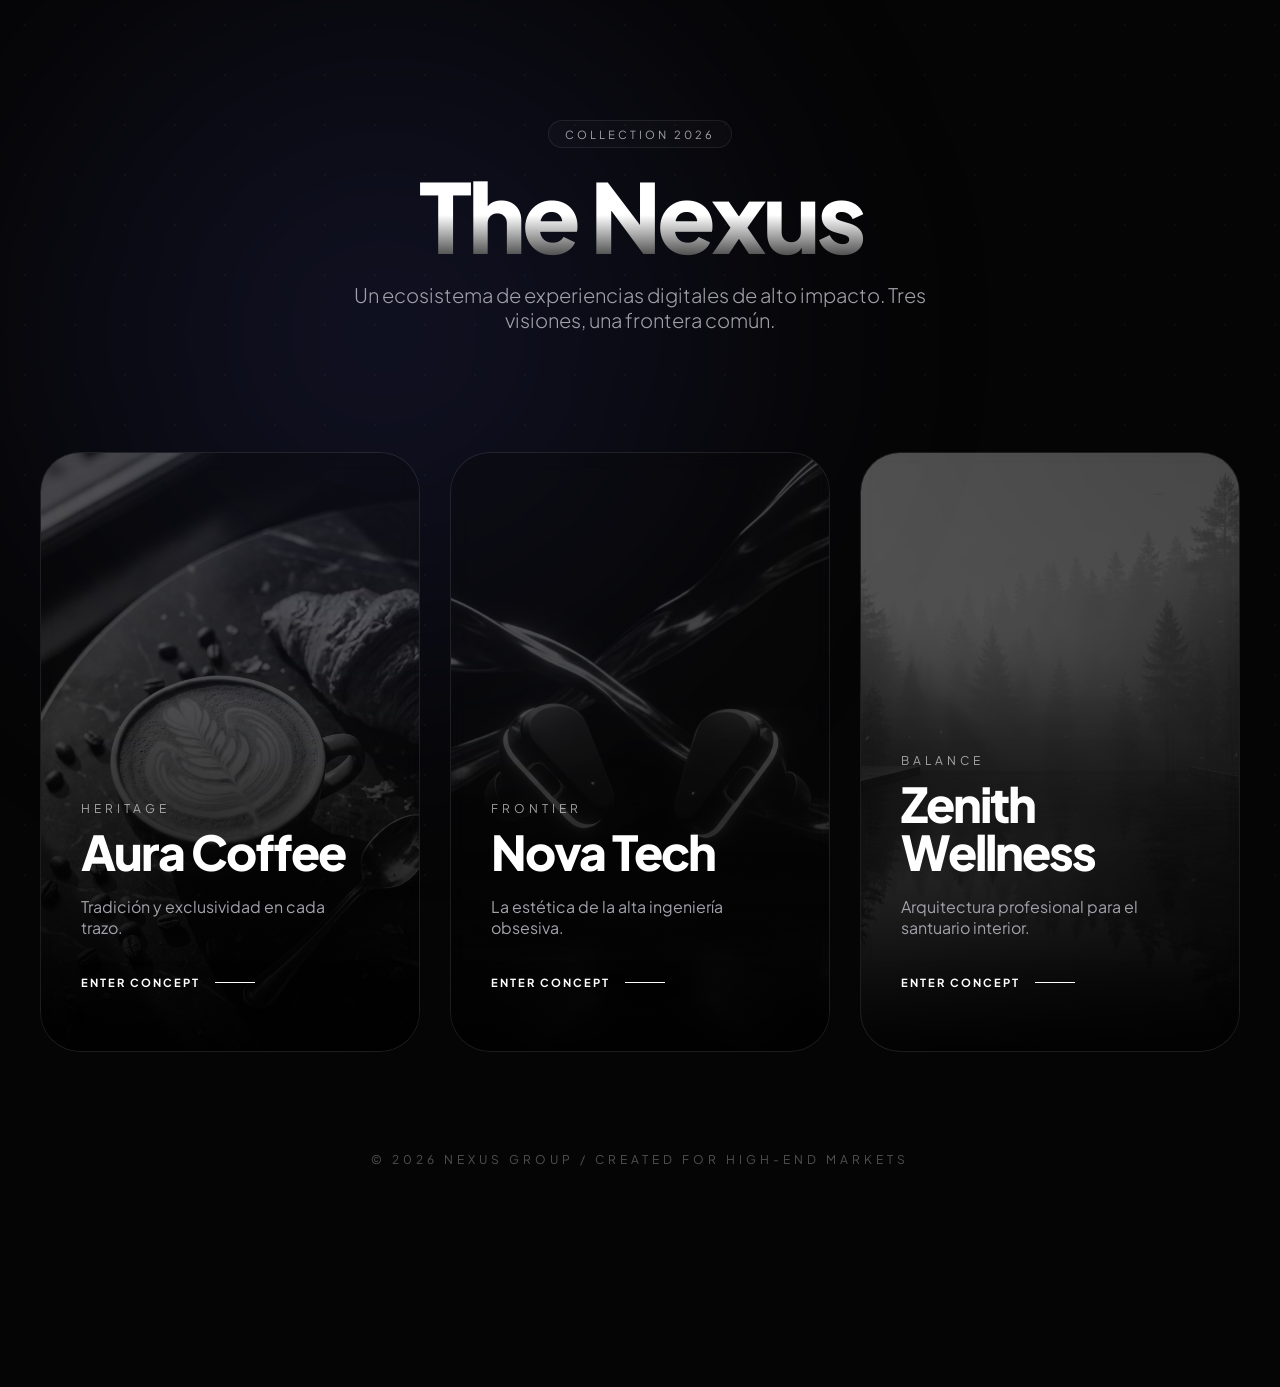
==== index.html @ ff1f37ed "Add files via upload" ====
<!DOCTYPE html>
<html lang="es">

<head>
    <meta charset="UTF-8">
    <meta name="viewport" content="width=device-width, initial-scale=1.0">
    <title>The Nexus | High-End UI/UX Portfolio</title>
    <link href="https://fonts.googleapis.com/css2?family=Plus+Jakarta+Sans:wght@200;400;700;800&display=swap"
        rel="stylesheet">
    <style>
        :root {
            --bg: #050505;
            --accent-aura: #8b5cf6;
            --accent-nova: #9d00ff;
            --accent-zenith: #c5a67c;
            --text: #ffffff;
            --text-dim: #a1a1aa;
            --card-glass: rgba(255, 255, 255, 0.02);
            --card-border: rgba(255, 255, 255, 0.08);
            --transition: cubic-bezier(0.16, 1, 0.3, 1);
        }

        @keyframes bg-glow {
            0% {
                transform: translate(-30%, -30%) rotate(0deg);
            }

            100% {
                transform: translate(-20%, -20%) rotate(360deg);
            }
        }

        * {
            margin: 0;
            padding: 0;
            box-sizing: border-box;
        }

        body {
            background-color: var(--bg);
            color: var(--text);
            font-family: 'Plus Jakarta Sans', sans-serif;
            overflow-x: hidden;
            min-height: 100vh;
            -webkit-font-smoothing: antialiased;
        }

        /* Generative Background */
        .bg-nexus {
            position: fixed;
            top: 0;
            left: 0;
            width: 100%;
            height: 100%;
            z-index: -1;
            overflow: hidden;
        }

        .bg-glow-ball {
            position: absolute;
            width: 80vw;
            height: 80vw;
            background: radial-gradient(circle, rgba(99, 102, 241, 0.15) 0%, transparent 70%);
            top: -20%;
            left: -10%;
            filter: blur(100px);
            animation: bg-glow 30s infinite alternate var(--transition);
        }

        .stars {
            position: absolute;
            width: 100%;
            height: 100%;
            background-image: radial-gradient(circle, rgba(255, 255, 255, 0.1) 1px, transparent 1px);
            background-size: 50px 50px;
            opacity: 0.3;
        }

        .container {
            max-width: 1400px;
            margin: 0 auto;
            padding: 120px 40px;
            position: relative;
            z-index: 10;
        }

        header {
            text-align: center;
            margin-bottom: 120px;
        }

        header .tag {
            display: inline-block;
            padding: 6px 16px;
            background: var(--card-glass);
            border: 1px solid var(--card-border);
            border-radius: 100px;
            font-size: 0.7rem;
            text-transform: uppercase;
            letter-spacing: 3px;
            color: var(--text-dim);
            margin-bottom: 24px;
        }

        header h1 {
            font-size: 6rem;
            font-weight: 800;
            letter-spacing: -4px;
            line-height: 0.9;
            margin-bottom: 24px;
            background: linear-gradient(to bottom, #fff 50%, #444 100%);
            -webkit-background-clip: text;
            -webkit-text-fill-color: transparent;
        }

        header p {
            font-size: 1.25rem;
            color: var(--text-dim);
            max-width: 600px;
            margin: 0 auto;
            font-weight: 300;
        }

        /* Nexus Grid */
        .nexus-grid {
            display: grid;
            grid-template-columns: repeat(3, 1fr);
            gap: 30px;
        }

        .nexus-card {
            position: relative;
            height: 600px;
            border-radius: 40px;
            overflow: hidden;
            text-decoration: none;
            color: inherit;
            border: 1px solid var(--card-border);
            background: var(--card-glass);
            backdrop-filter: blur(10px);
            transition: all 0.6s var(--transition);
            display: flex;
            flex-direction: column;
            justify-content: flex-end;
            padding: 60px 40px;
        }

        .nexus-card::before {
            content: '';
            position: absolute;
            top: 0;
            left: 0;
            width: 100%;
            height: 100%;
            background: linear-gradient(to top, rgba(0, 0, 0, 0.95) 0%, transparent 60%);
            z-index: 2;
        }

        .nexus-card .card-bg {
            position: absolute;
            top: 0;
            left: 0;
            width: 100%;
            height: 100%;
            object-fit: cover;
            z-index: 1;
            opacity: 0.3;
            transition: transform 1.2s var(--transition), opacity 0.6s ease;
            filter: grayscale(100%);
        }

        /* Hover States */
        .nexus-card:hover {
            transform: scale(1.02) translateY(-10px);
            border-color: rgba(255, 255, 255, 0.3);
            box-shadow: 0 40px 100px rgba(0, 0, 0, 0.5);
        }

        .nexus-card:hover .card-bg {
            transform: scale(1.1);
            opacity: 0.6;
            filter: grayscale(0%);
        }

        .nexus-card:hover.aura {
            border-color: var(--accent-aura);
        }

        .nexus-card:hover.nova {
            border-color: var(--accent-nova);
        }

        .nexus-card:hover.zenith {
            border-color: var(--accent-zenith);
        }

        .card-content {
            position: relative;
            z-index: 10;
        }

        .card-tag {
            font-size: 0.75rem;
            text-transform: uppercase;
            letter-spacing: 4px;
            margin-bottom: 12px;
            display: block;
            opacity: 0.6;
        }

        .nexus-card h3 {
            font-size: 3rem;
            font-weight: 800;
            letter-spacing: -2px;
            line-height: 1;
            margin-bottom: 20px;
        }

        .nexus-card p {
            color: var(--text-dim);
            font-size: 1rem;
            margin-bottom: 32px;
            max-width: 280px;
        }

        .explore-btn {
            display: inline-flex;
            align-items: center;
            gap: 15px;
            font-weight: 700;
            text-transform: uppercase;
            font-size: 0.7rem;
            letter-spacing: 2px;
        }

        .explore-btn span {
            width: 40px;
            height: 1px;
            background: #fff;
            transition: width 0.4s var(--transition);
        }

        .nexus-card:hover .explore-btn span {
            width: 80px;
        }

        /* Animations on Load */
        .reveal {
            opacity: 0;
            transform: translateY(40px);
            transition: all 1s var(--transition);
        }

        .active {
            opacity: 1;
            transform: translateY(0);
        }

        /* Footer */
        footer {
            text-align: center;
            padding: 100px 0;
            opacity: 0.3;
            font-size: 0.75rem;
            letter-spacing: 4px;
            text-transform: uppercase;
        }

        @media (max-width: 1100px) {
            header h1 {
                font-size: 4rem;
            }

            .nexus-grid {
                grid-template-columns: 1fr;
            }

            .nexus-card {
                height: 400px;
            }
        }
    </style>
</head>

<body>
    <div class="bg-nexus">
        <div class="bg-glow-ball"></div>
        <div class="stars"></div>
    </div>

    <div class="container">
        <header>
            <span class="tag reveal">Collection 2026</span>
            <h1 class="reveal">The Nexus</h1>
            <p class="reveal">Un ecosistema de experiencias digitales de alto impacto. Tres visiones, una frontera
                común.</p>
        </header>

        <div class="nexus-grid">
            <a href="aura-coffee/index.html" class="nexus-card aura reveal" style="transition-delay: 0.1s;">
                <img src="aura-coffee/img/hero.png" alt="" class="card-bg">
                <div class="card-content">
                    <span class="card-tag">Heritage</span>
                    <h3>Aura Coffee</h3>
                    <p>Tradición y exclusividad en cada trazo.</p>
                    <div class="explore-btn">Enter Concept <span></span></div>
                </div>
            </a>

            <a href="nova-tech/index.html" class="nexus-card nova reveal" style="transition-delay: 0.2s;">
                <img src="nova-tech/img/hero.png" alt="" class="card-bg">
                <div class="card-content">
                    <span class="card-tag">Frontier</span>
                    <h3>Nova Tech</h3>
                    <p>La estética de la alta ingeniería obsesiva.</p>
                    <div class="explore-btn">Enter Concept <span></span></div>
                </div>
            </a>

            <a href="zenith-wellness/index.html" class="nexus-card zenith reveal" style="transition-delay: 0.3s;">
                <img src="zenith-wellness/img/hero.png" alt="" class="card-bg">
                <div class="card-content">
                    <span class="card-tag">Balance</span>
                    <h3>Zenith Wellness</h3>
                    <p>Arquitectura profesional para el santuario interior.</p>
                    <div class="explore-btn">Enter Concept <span></span></div>
                </div>
            </a>
        </div>

        <footer>
            &copy; 2026 Nexus Group / Created for High-End Markets
        </footer>
    </div>

    <script>
        const observerOptions = {
            threshold: 0.1
        };

        const observer = new IntersectionObserver((entries) => {
            entries.forEach(entry => {
                if (entry.isIntersecting) {
                    entry.target.classList.add('active');
                }
            });
        }, observerOptions);

        document.querySelectorAll('.reveal').forEach(el => observer.observe(el));

        // Background subtle movement
        document.addEventListener('mousemove', (e) => {
            const x = e.clientX / window.innerWidth;
            const y = e.clientY / window.innerHeight;
            const ball = document.querySelector('.bg-glow-ball');
            ball.style.transform = `translate(${x * 50 - 25}%, ${y * 50 - 25}%)`;
        });
    </script>
</body>

</html>
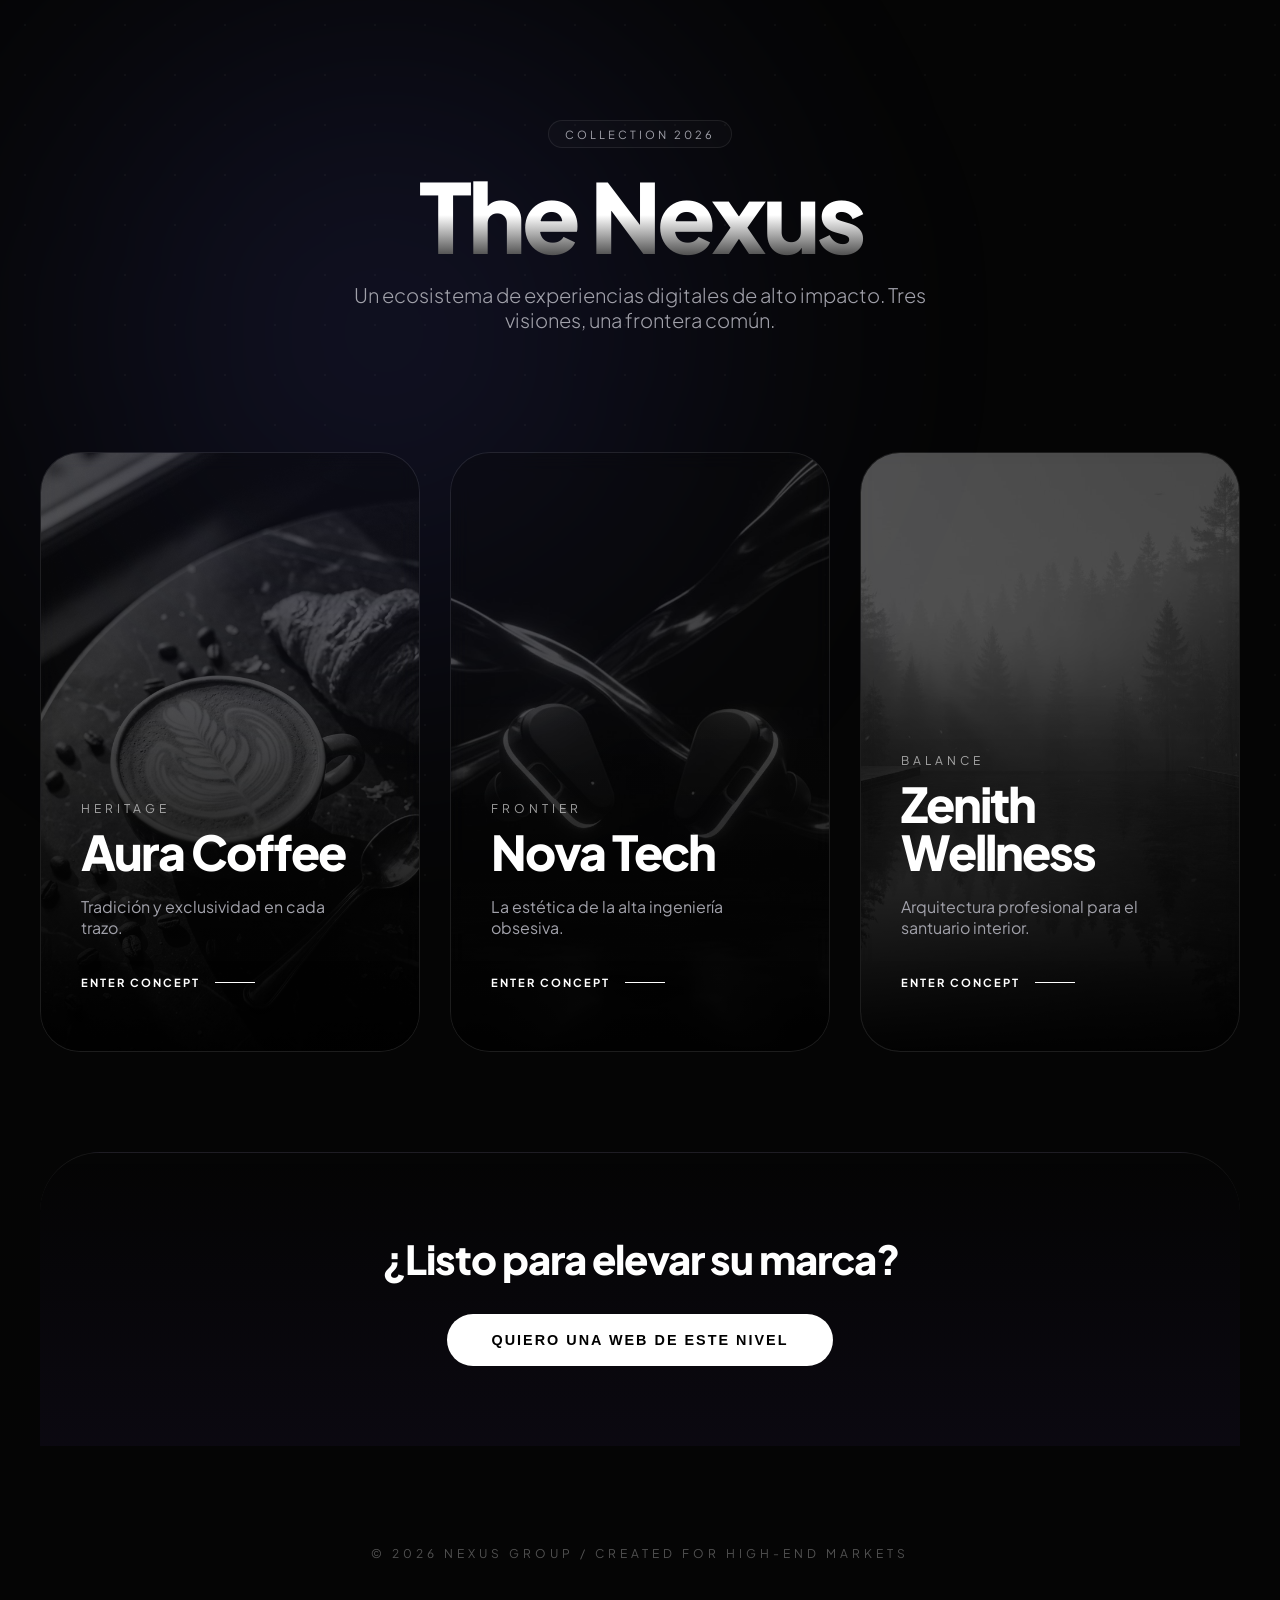
==== commit c6139f11: "Add files via upload" ====
--- a/index.html
+++ b/index.html
@@ -110,6 +110,7 @@
             margin-bottom: 24px;
             background: linear-gradient(to bottom, #fff 50%, #444 100%);
             -webkit-background-clip: text;
+            background-clip: text;
             -webkit-text-fill-color: transparent;
         }
 
@@ -256,6 +257,70 @@
             transform: translateY(0);
         }
 
+        /* CTA Section */
+        .nexus-cta {
+            margin-top: 100px;
+            text-align: center;
+            padding: 80px 40px;
+            background: linear-gradient(to bottom, transparent, rgba(139, 92, 246, 0.05));
+            border-top: 1px solid var(--card-border);
+            border-radius: 60px 60px 0 0;
+        }
+
+        .cta-btn {
+            background: #fff;
+            color: #000;
+            padding: 18px 45px;
+            border-radius: 100px;
+            font-size: 0.9rem;
+            font-weight: 800;
+            text-transform: uppercase;
+            letter-spacing: 2px;
+            border: none;
+            cursor: pointer;
+            transition: all 0.4s var(--transition);
+            display: inline-block;
+        }
+
+        .cta-btn:hover {
+            transform: scale(1.05) translateY(-5px);
+            box-shadow: 0 20px 40px rgba(139, 92, 246, 0.3);
+            background: var(--accent-aura);
+            color: #fff;
+        }
+
+        .cta-input-group {
+            max-height: 0;
+            overflow: hidden;
+            transition: all 0.6s var(--transition);
+            margin-top: 0;
+            opacity: 0;
+        }
+
+        .cta-input-group.active {
+            max-height: 200px;
+            margin-top: 40px;
+            opacity: 1;
+        }
+
+        .cta-input-group input {
+            background: var(--card-glass);
+            border: 1px solid var(--card-border);
+            padding: 15px 30px;
+            border-radius: 100px;
+            color: #fff;
+            font-family: inherit;
+            width: 100%;
+            max-width: 400px;
+            font-size: 1rem;
+            margin-bottom: 20px;
+        }
+
+        .cta-input-group input:focus {
+            outline: none;
+            border-color: var(--accent-aura);
+        }
+
         /* Footer */
         footer {
             text-align: center;
@@ -328,6 +393,21 @@
             </a>
         </div>
 
+        <section class="nexus-cta reveal">
+            <h2 style="font-size: 2.5rem; margin-bottom: 30px; font-weight: 800; letter-spacing: -1px;">¿Listo para
+                elevar su marca?</h2>
+            <button class="cta-btn" onclick="toggleCta()">Quiero una web de este nivel</button>
+
+            <div id="ctaInputGroup" class="cta-input-group">
+                <input type="text" id="asuntoInput" placeholder="Escriba el asunto (ej. Mi nueva E-commerce)">
+                <br>
+                <button class="explore-btn" style="background: none; border: none; color: #fff; cursor: pointer;"
+                    onclick="sendToWhatsapp()">
+                    Enviar a WhatsApp <span></span>
+                </button>
+            </div>
+        </section>
+
         <footer>
             &copy; 2026 Nexus Group / Created for High-End Markets
         </footer>
@@ -347,6 +427,19 @@
         }, observerOptions);
 
         document.querySelectorAll('.reveal').forEach(el => observer.observe(el));
+
+        // WhatsApp CTA Logic
+        function toggleCta() {
+            document.getElementById('ctaInputGroup').classList.toggle('active');
+            document.getElementById('asuntoInput').focus();
+        }
+
+        function sendToWhatsapp() {
+            const asunto = document.getElementById('asuntoInput').value;
+            const phone = "525638738978";
+            const message = encodeURIComponent(`Hola, me interesa una web de este nivel.\nAsunto: ${asunto || 'Consulta General'}`);
+            window.open(`https://wa.me/${phone}?text=${message}`, '_blank');
+        }
 
         // Background subtle movement
         document.addEventListener('mousemove', (e) => {
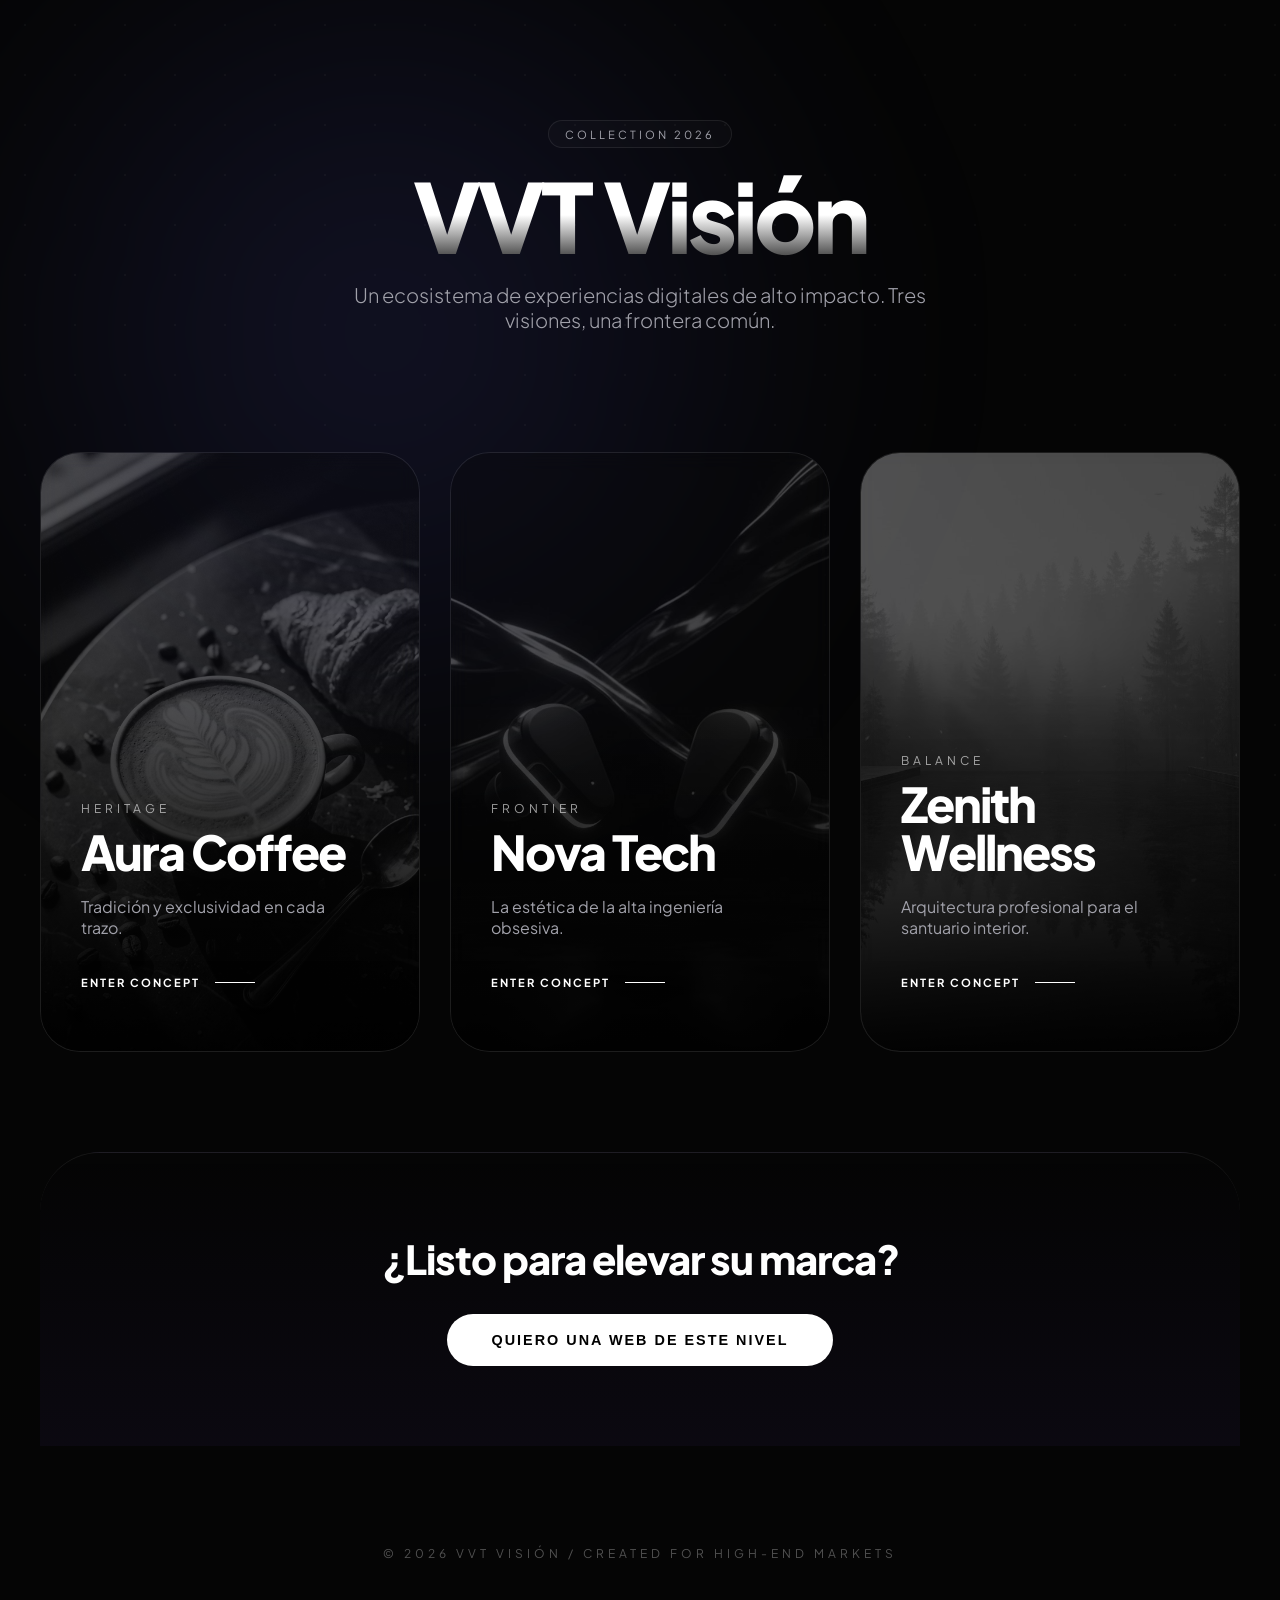
==== commit 58e94f0a: "index.html" ====
--- a/index.html
+++ b/index.html
@@ -4,7 +4,7 @@
 <head>
     <meta charset="UTF-8">
     <meta name="viewport" content="width=device-width, initial-scale=1.0">
-    <title>The Nexus | High-End UI/UX Portfolio</title>
+    <title>VVT Visión | High-End UI/UX Portfolio</title>
     <link href="https://fonts.googleapis.com/css2?family=Plus+Jakarta+Sans:wght@200;400;700;800&display=swap"
         rel="stylesheet">
     <style>
@@ -356,7 +356,7 @@
     <div class="container">
         <header>
             <span class="tag reveal">Collection 2026</span>
-            <h1 class="reveal">The Nexus</h1>
+            <h1 class="reveal">VVT Visión</h1>
             <p class="reveal">Un ecosistema de experiencias digitales de alto impacto. Tres visiones, una frontera
                 común.</p>
         </header>
@@ -409,7 +409,7 @@
         </section>
 
         <footer>
-            &copy; 2026 Nexus Group / Created for High-End Markets
+            &copy; 2026 VVT Visión / Created for High-End Markets
         </footer>
     </div>
 
@@ -451,4 +451,6 @@
     </script>
 </body>
 
-</html>+</html>
+
+
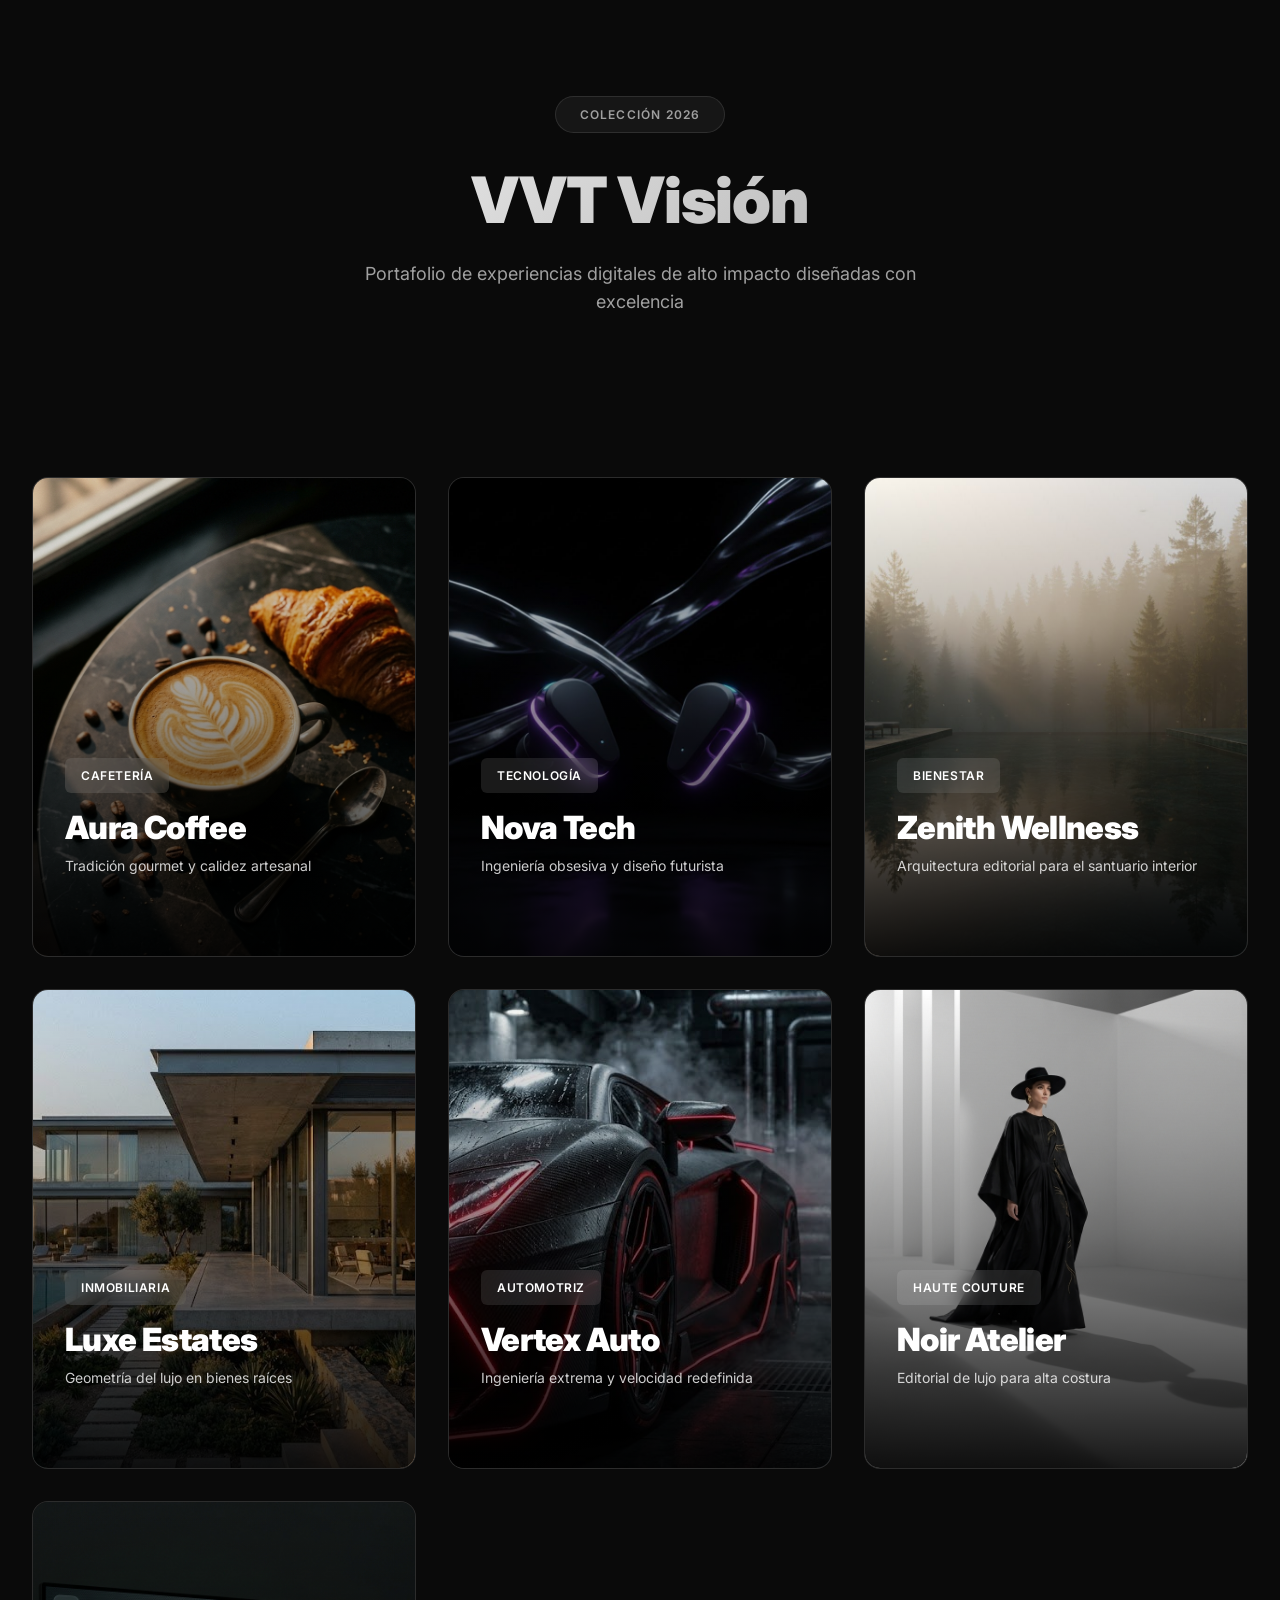
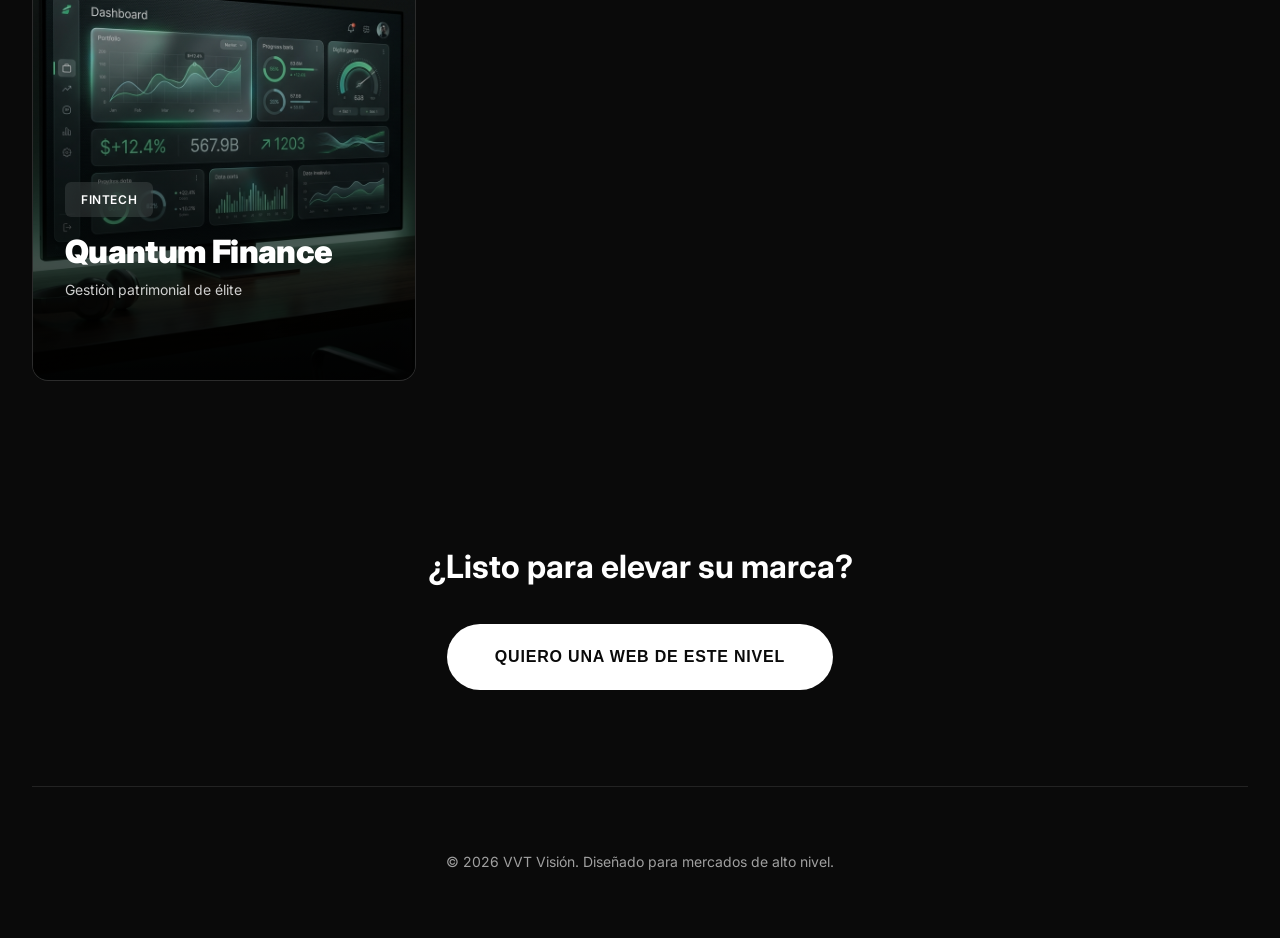
==== commit 70af69a9: "Add files via upload" ====
--- a/index.html
+++ b/index.html
@@ -4,430 +4,520 @@
 <head>
     <meta charset="UTF-8">
     <meta name="viewport" content="width=device-width, initial-scale=1.0">
-    <title>VVT Visión | High-End UI/UX Portfolio</title>
-    <link href="https://fonts.googleapis.com/css2?family=Plus+Jakarta+Sans:wght@200;400;700;800&display=swap"
-        rel="stylesheet">
+    <meta name="description" content="VVT Visión - Portafolio de experiencias digitales de alto impacto">
+    <title>VVT Visión | Portfolio Digital</title>
+    <link rel="preconnect" href="https://fonts.googleapis.com">
+    <link rel="preconnect" href="https://fonts.gstatic.com" crossorigin>
+    <link href="https://fonts.googleapis.com/css2?family=Inter:wght@300;400;600;700;900&display=swap" rel="stylesheet">
     <style>
+        /* ===== DESIGN SYSTEM ===== */
         :root {
-            --bg: #050505;
-            --accent-aura: #8b5cf6;
-            --accent-nova: #9d00ff;
-            --accent-zenith: #c5a67c;
-            --text: #ffffff;
-            --text-dim: #a1a1aa;
-            --card-glass: rgba(255, 255, 255, 0.02);
-            --card-border: rgba(255, 255, 255, 0.08);
-            --transition: cubic-bezier(0.16, 1, 0.3, 1);
-        }
-
-        @keyframes bg-glow {
-            0% {
-                transform: translate(-30%, -30%) rotate(0deg);
-            }
-
-            100% {
-                transform: translate(-20%, -20%) rotate(360deg);
-            }
-        }
-
-        * {
+            /* Colors */
+            --color-bg: #0a0a0a;
+            --color-surface: #141414;
+            --color-text-primary: #ffffff;
+            --color-text-secondary: #a0a0a0;
+            --color-border: rgba(255, 255, 255, 0.1);
+
+            /* Spacing Scale (8px base) */
+            --space-xs: 0.5rem;
+            /* 8px */
+            --space-sm: 1rem;
+            /* 16px */
+            --space-md: 1.5rem;
+            /* 24px */
+            --space-lg: 2rem;
+            /* 32px */
+            --space-xl: 3rem;
+            /* 48px */
+            --space-2xl: 4rem;
+            /* 64px */
+            --space-3xl: 6rem;
+            /* 96px */
+
+            /* Typography Scale */
+            --text-xs: 0.75rem;
+            /* 12px */
+            --text-sm: 0.875rem;
+            /* 14px */
+            --text-base: 1rem;
+            /* 16px */
+            --text-lg: 1.125rem;
+            /* 18px */
+            --text-xl: 1.25rem;
+            /* 20px */
+            --text-2xl: 1.5rem;
+            /* 24px */
+            --text-3xl: 2rem;
+            /* 32px */
+            --text-4xl: 2.5rem;
+            /* 40px */
+            --text-5xl: 3rem;
+            /* 48px */
+            --text-6xl: 4rem;
+            /* 64px */
+
+            /* Transitions */
+            --transition-fast: 150ms cubic-bezier(0.4, 0, 0.2, 1);
+            --transition-base: 300ms cubic-bezier(0.4, 0, 0.2, 1);
+            --transition-slow: 500ms cubic-bezier(0.4, 0, 0.2, 1);
+
+            /* Shadows */
+            --shadow-sm: 0 1px 2px 0 rgba(0, 0, 0, 0.05);
+            --shadow-md: 0 4px 6px -1px rgba(0, 0, 0, 0.1);
+            --shadow-lg: 0 10px 15px -3px rgba(0, 0, 0, 0.1);
+            --shadow-xl: 0 20px 25px -5px rgba(0, 0, 0, 0.1);
+        }
+
+        /* ===== RESET & BASE ===== */
+        *,
+        *::before,
+        *::after {
+            box-sizing: border-box;
             margin: 0;
             padding: 0;
-            box-sizing: border-box;
+        }
+
+        html {
+            scroll-behavior: smooth;
+            -webkit-font-smoothing: antialiased;
+            -moz-osx-font-smoothing: grayscale;
         }
 
         body {
-            background-color: var(--bg);
-            color: var(--text);
-            font-family: 'Plus Jakarta Sans', sans-serif;
+            font-family: 'Inter', -apple-system, BlinkMacSystemFont, sans-serif;
+            background: var(--color-bg);
+            color: var(--color-text-primary);
+            line-height: 1.6;
             overflow-x: hidden;
-            min-height: 100vh;
-            -webkit-font-smoothing: antialiased;
-        }
-
-        /* Generative Background */
-        .bg-nexus {
-            position: fixed;
-            top: 0;
-            left: 0;
-            width: 100%;
-            height: 100%;
-            z-index: -1;
-            overflow: hidden;
-        }
-
-        .bg-glow-ball {
-            position: absolute;
-            width: 80vw;
-            height: 80vw;
-            background: radial-gradient(circle, rgba(99, 102, 241, 0.15) 0%, transparent 70%);
-            top: -20%;
-            left: -10%;
-            filter: blur(100px);
-            animation: bg-glow 30s infinite alternate var(--transition);
-        }
-
-        .stars {
-            position: absolute;
-            width: 100%;
-            height: 100%;
-            background-image: radial-gradient(circle, rgba(255, 255, 255, 0.1) 1px, transparent 1px);
-            background-size: 50px 50px;
-            opacity: 0.3;
-        }
-
+        }
+
+        /* ===== LAYOUT ===== */
         .container {
-            max-width: 1400px;
+            max-width: 1280px;
             margin: 0 auto;
-            padding: 120px 40px;
-            position: relative;
-            z-index: 10;
-        }
-
-        header {
+            padding: 0 var(--space-lg);
+        }
+
+        /* ===== HEADER ===== */
+        .header {
+            padding: var(--space-3xl) 0;
             text-align: center;
-            margin-bottom: 120px;
-        }
-
-        header .tag {
+        }
+
+        .header__badge {
             display: inline-block;
-            padding: 6px 16px;
-            background: var(--card-glass);
-            border: 1px solid var(--card-border);
+            padding: var(--space-xs) var(--space-md);
+            background: rgba(255, 255, 255, 0.05);
+            border: 1px solid var(--color-border);
             border-radius: 100px;
-            font-size: 0.7rem;
+            font-size: var(--text-xs);
+            font-weight: 600;
             text-transform: uppercase;
-            letter-spacing: 3px;
-            color: var(--text-dim);
-            margin-bottom: 24px;
-        }
-
-        header h1 {
-            font-size: 6rem;
-            font-weight: 800;
-            letter-spacing: -4px;
-            line-height: 0.9;
-            margin-bottom: 24px;
-            background: linear-gradient(to bottom, #fff 50%, #444 100%);
+            letter-spacing: 0.1em;
+            color: var(--color-text-secondary);
+            margin-bottom: var(--space-lg);
+        }
+
+        .header__title {
+            font-size: clamp(var(--text-4xl), 8vw, var(--text-6xl));
+            font-weight: 900;
+            letter-spacing: -0.02em;
+            line-height: 1.1;
+            margin-bottom: var(--space-md);
+            background: linear-gradient(135deg, #ffffff 0%, #a0a0a0 100%);
             -webkit-background-clip: text;
             background-clip: text;
             -webkit-text-fill-color: transparent;
         }
 
-        header p {
-            font-size: 1.25rem;
-            color: var(--text-dim);
+        .header__subtitle {
+            font-size: var(--text-lg);
+            color: var(--color-text-secondary);
             max-width: 600px;
             margin: 0 auto;
-            font-weight: 300;
-        }
-
-        /* Nexus Grid */
-        .nexus-grid {
+            font-weight: 400;
+        }
+
+        /* ===== GRID SYSTEM ===== */
+        .grid {
             display: grid;
-            grid-template-columns: repeat(3, 1fr);
-            gap: 30px;
-        }
-
-        .nexus-card {
+            grid-template-columns: repeat(auto-fit, minmax(min(100%, 380px), 1fr));
+            gap: var(--space-lg);
+            padding: var(--space-2xl) 0;
+        }
+
+        /* ===== CARD COMPONENT ===== */
+        .card {
             position: relative;
-            height: 600px;
-            border-radius: 40px;
+            aspect-ratio: 4 / 5;
+            border-radius: 16px;
             overflow: hidden;
+            background: var(--color-surface);
+            border: 1px solid var(--color-border);
+            transition: all var(--transition-base);
+            cursor: pointer;
             text-decoration: none;
             color: inherit;
-            border: 1px solid var(--card-border);
-            background: var(--card-glass);
-            backdrop-filter: blur(10px);
-            transition: all 0.6s var(--transition);
+        }
+
+        .card__image {
+            position: absolute;
+            inset: 0;
+            width: 100%;
+            height: 100%;
+            object-fit: cover;
+            transition: transform var(--transition-slow);
+        }
+
+        .card__overlay {
+            position: absolute;
+            inset: 0;
+            background: linear-gradient(to top,
+                    rgba(0, 0, 0, 0.9) 0%,
+                    rgba(0, 0, 0, 0.4) 50%,
+                    transparent 100%);
+            transition: opacity var(--transition-base);
+        }
+
+        .card__content {
+            position: relative;
+            height: 100%;
+            padding: var(--space-lg);
             display: flex;
             flex-direction: column;
             justify-content: flex-end;
-            padding: 60px 40px;
-        }
-
-        .nexus-card::before {
-            content: '';
-            position: absolute;
-            top: 0;
-            left: 0;
-            width: 100%;
-            height: 100%;
-            background: linear-gradient(to top, rgba(0, 0, 0, 0.95) 0%, transparent 60%);
-            z-index: 2;
-        }
-
-        .nexus-card .card-bg {
-            position: absolute;
-            top: 0;
-            left: 0;
-            width: 100%;
-            height: 100%;
-            object-fit: cover;
-            z-index: 1;
-            opacity: 0.3;
-            transition: transform 1.2s var(--transition), opacity 0.6s ease;
-            filter: grayscale(100%);
-        }
-
-        /* Hover States */
-        .nexus-card:hover {
-            transform: scale(1.02) translateY(-10px);
-            border-color: rgba(255, 255, 255, 0.3);
-            box-shadow: 0 40px 100px rgba(0, 0, 0, 0.5);
-        }
-
-        .nexus-card:hover .card-bg {
-            transform: scale(1.1);
-            opacity: 0.6;
-            filter: grayscale(0%);
-        }
-
-        .nexus-card:hover.aura {
-            border-color: var(--accent-aura);
-        }
-
-        .nexus-card:hover.nova {
-            border-color: var(--accent-nova);
-        }
-
-        .nexus-card:hover.zenith {
-            border-color: var(--accent-zenith);
-        }
-
-        .card-content {
-            position: relative;
             z-index: 10;
         }
 
-        .card-tag {
-            font-size: 0.75rem;
+        .card__tag {
+            display: inline-block;
+            padding: var(--space-xs) var(--space-sm);
+            background: rgba(255, 255, 255, 0.1);
+            backdrop-filter: blur(10px);
+            border-radius: 6px;
+            font-size: var(--text-xs);
+            font-weight: 600;
             text-transform: uppercase;
-            letter-spacing: 4px;
-            margin-bottom: 12px;
-            display: block;
-            opacity: 0.6;
-        }
-
-        .nexus-card h3 {
-            font-size: 3rem;
-            font-weight: 800;
-            letter-spacing: -2px;
-            line-height: 1;
-            margin-bottom: 20px;
-        }
-
-        .nexus-card p {
-            color: var(--text-dim);
-            font-size: 1rem;
-            margin-bottom: 32px;
-            max-width: 280px;
-        }
-
-        .explore-btn {
+            letter-spacing: 0.05em;
+            margin-bottom: var(--space-sm);
+            align-self: flex-start;
+        }
+
+        .card__title {
+            font-size: var(--text-3xl);
+            font-weight: 900;
+            letter-spacing: -0.02em;
+            line-height: 1.2;
+            margin-bottom: var(--space-xs);
+        }
+
+        .card__description {
+            font-size: var(--text-sm);
+            color: rgba(255, 255, 255, 0.8);
+            margin-bottom: var(--space-md);
+        }
+
+        .card__cta {
             display: inline-flex;
             align-items: center;
-            gap: 15px;
+            gap: var(--space-xs);
+            font-size: var(--text-sm);
+            font-weight: 600;
+            text-transform: uppercase;
+            letter-spacing: 0.05em;
+            opacity: 0;
+            transform: translateY(10px);
+            transition: all var(--transition-base);
+        }
+
+        .card__cta::after {
+            content: '→';
+            transition: transform var(--transition-fast);
+        }
+
+        /* Card Hover States */
+        .card:hover {
+            transform: translateY(-8px);
+            box-shadow: 0 20px 40px rgba(0, 0, 0, 0.4);
+        }
+
+        .card:hover .card__image {
+            transform: scale(1.05);
+        }
+
+        .card:hover .card__cta {
+            opacity: 1;
+            transform: translateY(0);
+        }
+
+        .card:hover .card__cta::after {
+            transform: translateX(4px);
+        }
+
+        /* ===== CTA SECTION ===== */
+        .cta {
+            padding: var(--space-3xl) 0;
+            text-align: center;
+        }
+
+        .cta__title {
+            font-size: var(--text-3xl);
+            font-weight: 700;
+            margin-bottom: var(--space-lg);
+        }
+
+        .cta__button {
+            display: inline-block;
+            padding: var(--space-md) var(--space-xl);
+            background: var(--color-text-primary);
+            color: var(--color-bg);
+            border: none;
+            border-radius: 100px;
+            font-size: var(--text-base);
             font-weight: 700;
             text-transform: uppercase;
-            font-size: 0.7rem;
-            letter-spacing: 2px;
-        }
-
-        .explore-btn span {
-            width: 40px;
-            height: 1px;
-            background: #fff;
-            transition: width 0.4s var(--transition);
-        }
-
-        .nexus-card:hover .explore-btn span {
-            width: 80px;
-        }
-
-        /* Animations on Load */
-        .reveal {
-            opacity: 0;
-            transform: translateY(40px);
-            transition: all 1s var(--transition);
-        }
-
-        .active {
-            opacity: 1;
-            transform: translateY(0);
-        }
-
-        /* CTA Section */
-        .nexus-cta {
-            margin-top: 100px;
-            text-align: center;
-            padding: 80px 40px;
-            background: linear-gradient(to bottom, transparent, rgba(139, 92, 246, 0.05));
-            border-top: 1px solid var(--card-border);
-            border-radius: 60px 60px 0 0;
-        }
-
-        .cta-btn {
-            background: #fff;
-            color: #000;
-            padding: 18px 45px;
-            border-radius: 100px;
-            font-size: 0.9rem;
-            font-weight: 800;
-            text-transform: uppercase;
-            letter-spacing: 2px;
-            border: none;
+            letter-spacing: 0.05em;
             cursor: pointer;
-            transition: all 0.4s var(--transition);
-            display: inline-block;
-        }
-
-        .cta-btn:hover {
-            transform: scale(1.05) translateY(-5px);
-            box-shadow: 0 20px 40px rgba(139, 92, 246, 0.3);
-            background: var(--accent-aura);
-            color: #fff;
-        }
-
-        .cta-input-group {
+            transition: all var(--transition-base);
+        }
+
+        .cta__button:hover {
+            transform: scale(1.05);
+            box-shadow: 0 10px 30px rgba(255, 255, 255, 0.2);
+        }
+
+        .cta__input-group {
             max-height: 0;
             overflow: hidden;
-            transition: all 0.6s var(--transition);
+            transition: max-height var(--transition-slow);
             margin-top: 0;
-            opacity: 0;
-        }
-
-        .cta-input-group.active {
+        }
+
+        .cta__input-group.active {
             max-height: 200px;
-            margin-top: 40px;
-            opacity: 1;
-        }
-
-        .cta-input-group input {
-            background: var(--card-glass);
-            border: 1px solid var(--card-border);
-            padding: 15px 30px;
-            border-radius: 100px;
-            color: #fff;
+            margin-top: var(--space-lg);
+        }
+
+        .cta__input {
+            padding: var(--space-md);
+            background: var(--color-surface);
+            border: 1px solid var(--color-border);
+            border-radius: 12px;
+            color: var(--color-text-primary);
             font-family: inherit;
+            font-size: var(--text-base);
             width: 100%;
             max-width: 400px;
-            font-size: 1rem;
-            margin-bottom: 20px;
-        }
-
-        .cta-input-group input:focus {
+            margin-bottom: var(--space-md);
+        }
+
+        .cta__input:focus {
             outline: none;
-            border-color: var(--accent-aura);
-        }
-
-        /* Footer */
-        footer {
+            border-color: var(--color-text-primary);
+        }
+
+        .cta__submit {
+            padding: var(--space-sm) var(--space-lg);
+            background: transparent;
+            border: 1px solid var(--color-border);
+            border-radius: 100px;
+            color: var(--color-text-primary);
+            font-size: var(--text-sm);
+            font-weight: 600;
+            cursor: pointer;
+            transition: all var(--transition-base);
+        }
+
+        .cta__submit:hover {
+            background: var(--color-text-primary);
+            color: var(--color-bg);
+        }
+
+        /* ===== FOOTER ===== */
+        .footer {
+            padding: var(--space-2xl) 0;
             text-align: center;
-            padding: 100px 0;
-            opacity: 0.3;
-            font-size: 0.75rem;
-            letter-spacing: 4px;
-            text-transform: uppercase;
-        }
-
-        @media (max-width: 1100px) {
-            header h1 {
-                font-size: 4rem;
+            border-top: 1px solid var(--color-border);
+        }
+
+        .footer__text {
+            font-size: var(--text-sm);
+            color: var(--color-text-secondary);
+        }
+
+        /* ===== RESPONSIVE ===== */
+        @media (max-width: 768px) {
+            .header {
+                padding: var(--space-2xl) 0;
             }
 
-            .nexus-grid {
+            .grid {
                 grid-template-columns: 1fr;
+                gap: var(--space-md);
             }
 
-            .nexus-card {
-                height: 400px;
+            .card__title {
+                font-size: var(--text-2xl);
             }
+        }
+
+        /* ===== ANIMATIONS ===== */
+        @keyframes fadeInUp {
+            from {
+                opacity: 0;
+                transform: translateY(30px);
+            }
+
+            to {
+                opacity: 1;
+                transform: translateY(0);
+            }
+        }
+
+        .animate-in {
+            animation: fadeInUp 0.6s ease-out forwards;
+        }
+
+        .delay-1 {
+            animation-delay: 0.1s;
+        }
+
+        .delay-2 {
+            animation-delay: 0.2s;
+        }
+
+        .delay-3 {
+            animation-delay: 0.3s;
+        }
+
+        .delay-4 {
+            animation-delay: 0.4s;
+        }
+
+        .delay-5 {
+            animation-delay: 0.5s;
+        }
+
+        .delay-6 {
+            animation-delay: 0.6s;
+        }
+
+        .delay-7 {
+            animation-delay: 0.7s;
         }
     </style>
 </head>
 
 <body>
-    <div class="bg-nexus">
-        <div class="bg-glow-ball"></div>
-        <div class="stars"></div>
-    </div>
-
     <div class="container">
-        <header>
-            <span class="tag reveal">Collection 2026</span>
-            <h1 class="reveal">VVT Visión</h1>
-            <p class="reveal">Un ecosistema de experiencias digitales de alto impacto. Tres visiones, una frontera
-                común.</p>
+        <!-- Header -->
+        <header class="header">
+            <span class="header__badge animate-in">Colección 2026</span>
+            <h1 class="header__title animate-in delay-1">VVT Visión</h1>
+            <p class="header__subtitle animate-in delay-2">
+                Portafolio de experiencias digitales de alto impacto diseñadas con excelencia
+            </p>
         </header>
 
-        <div class="nexus-grid">
-            <a href="aura-coffee/index.html" class="nexus-card aura reveal" style="transition-delay: 0.1s;">
-                <img src="aura-coffee/img/hero.png" alt="" class="card-bg">
-                <div class="card-content">
-                    <span class="card-tag">Heritage</span>
-                    <h3>Aura Coffee</h3>
-                    <p>Tradición y exclusividad en cada trazo.</p>
-                    <div class="explore-btn">Enter Concept <span></span></div>
-                </div>
-            </a>
-
-            <a href="nova-tech/index.html" class="nexus-card nova reveal" style="transition-delay: 0.2s;">
-                <img src="nova-tech/img/hero.png" alt="" class="card-bg">
-                <div class="card-content">
-                    <span class="card-tag">Frontier</span>
-                    <h3>Nova Tech</h3>
-                    <p>La estética de la alta ingeniería obsesiva.</p>
-                    <div class="explore-btn">Enter Concept <span></span></div>
-                </div>
-            </a>
-
-            <a href="zenith-wellness/index.html" class="nexus-card zenith reveal" style="transition-delay: 0.3s;">
-                <img src="zenith-wellness/img/hero.png" alt="" class="card-bg">
-                <div class="card-content">
-                    <span class="card-tag">Balance</span>
-                    <h3>Zenith Wellness</h3>
-                    <p>Arquitectura profesional para el santuario interior.</p>
-                    <div class="explore-btn">Enter Concept <span></span></div>
+        <!-- Projects Grid -->
+        <div class="grid">
+            <a href="aura-coffee/index.html" class="card animate-in delay-1">
+                <img src="aura-coffee/img/hero.png" alt="Aura Coffee" class="card__image">
+                <div class="card__overlay"></div>
+                <div class="card__content">
+                    <span class="card__tag">Cafetería</span>
+                    <h2 class="card__title">Aura Coffee</h2>
+                    <p class="card__description">Tradición gourmet y calidez artesanal</p>
+                    <span class="card__cta">Explorar proyecto</span>
+                </div>
+            </a>
+
+            <a href="nova-tech/index.html" class="card animate-in delay-2">
+                <img src="nova-tech/img/hero.png" alt="Nova Tech" class="card__image">
+                <div class="card__overlay"></div>
+                <div class="card__content">
+                    <span class="card__tag">Tecnología</span>
+                    <h2 class="card__title">Nova Tech</h2>
+                    <p class="card__description">Ingeniería obsesiva y diseño futurista</p>
+                    <span class="card__cta">Explorar proyecto</span>
+                </div>
+            </a>
+
+            <a href="zenith-wellness/index.html" class="card animate-in delay-3">
+                <img src="zenith-wellness/img/hero.png" alt="Zenith Wellness" class="card__image">
+                <div class="card__overlay"></div>
+                <div class="card__content">
+                    <span class="card__tag">Bienestar</span>
+                    <h2 class="card__title">Zenith Wellness</h2>
+                    <p class="card__description">Arquitectura editorial para el santuario interior</p>
+                    <span class="card__cta">Explorar proyecto</span>
+                </div>
+            </a>
+
+            <a href="luxe-estates/index.html" class="card animate-in delay-4">
+                <img src="luxe-estates/img/hero.png" alt="Luxe Estates" class="card__image">
+                <div class="card__overlay"></div>
+                <div class="card__content">
+                    <span class="card__tag">Inmobiliaria</span>
+                    <h2 class="card__title">Luxe Estates</h2>
+                    <p class="card__description">Geometría del lujo en bienes raíces</p>
+                    <span class="card__cta">Explorar proyecto</span>
+                </div>
+            </a>
+
+            <a href="vertex-auto/index.html" class="card animate-in delay-5">
+                <img src="vertex-auto/img/hero.png" alt="Vertex Auto" class="card__image">
+                <div class="card__overlay"></div>
+                <div class="card__content">
+                    <span class="card__tag">Automotriz</span>
+                    <h2 class="card__title">Vertex Auto</h2>
+                    <p class="card__description">Ingeniería extrema y velocidad redefinida</p>
+                    <span class="card__cta">Explorar proyecto</span>
+                </div>
+            </a>
+
+            <a href="noir-atelier/index.html" class="card animate-in delay-6">
+                <img src="noir-atelier/img/hero.png" alt="Noir Atelier" class="card__image">
+                <div class="card__overlay"></div>
+                <div class="card__content">
+                    <span class="card__tag">Haute Couture</span>
+                    <h2 class="card__title">Noir Atelier</h2>
+                    <p class="card__description">Editorial de lujo para alta costura</p>
+                    <span class="card__cta">Explorar proyecto</span>
+                </div>
+            </a>
+
+            <a href="quantum-finance/index.html" class="card animate-in delay-7">
+                <img src="quantum-finance/img/hero.png" alt="Quantum Finance" class="card__image">
+                <div class="card__overlay"></div>
+                <div class="card__content">
+                    <span class="card__tag">Fintech</span>
+                    <h2 class="card__title">Quantum Finance</h2>
+                    <p class="card__description">Gestión patrimonial de élite</p>
+                    <span class="card__cta">Explorar proyecto</span>
                 </div>
             </a>
         </div>
 
-        <section class="nexus-cta reveal">
-            <h2 style="font-size: 2.5rem; margin-bottom: 30px; font-weight: 800; letter-spacing: -1px;">¿Listo para
-                elevar su marca?</h2>
-            <button class="cta-btn" onclick="toggleCta()">Quiero una web de este nivel</button>
-
-            <div id="ctaInputGroup" class="cta-input-group">
-                <input type="text" id="asuntoInput" placeholder="Escriba el asunto (ej. Mi nueva E-commerce)">
-                <br>
-                <button class="explore-btn" style="background: none; border: none; color: #fff; cursor: pointer;"
-                    onclick="sendToWhatsapp()">
-                    Enviar a WhatsApp <span></span>
-                </button>
+        <!-- CTA Section -->
+        <section class="cta">
+            <h2 class="cta__title">¿Listo para elevar su marca?</h2>
+            <button class="cta__button" onclick="toggleCta()">Quiero una web de este nivel</button>
+
+            <div id="ctaInputGroup" class="cta__input-group">
+                <input type="text" id="asuntoInput" class="cta__input" placeholder="Asunto (ej. Mi nueva E-commerce)">
+                <button class="cta__submit" onclick="sendToWhatsapp()">Enviar a WhatsApp</button>
             </div>
         </section>
 
-        <footer>
-            &copy; 2026 VVT Visión / Created for High-End Markets
+        <!-- Footer -->
+        <footer class="footer">
+            <p class="footer__text">&copy; 2026 VVT Visión. Diseñado para mercados de alto nivel.</p>
         </footer>
     </div>
 
     <script>
-        const observerOptions = {
-            threshold: 0.1
-        };
-
-        const observer = new IntersectionObserver((entries) => {
-            entries.forEach(entry => {
-                if (entry.isIntersecting) {
-                    entry.target.classList.add('active');
-                }
-            });
-        }, observerOptions);
-
-        document.querySelectorAll('.reveal').forEach(el => observer.observe(el));
-
         // WhatsApp CTA Logic
         function toggleCta() {
             document.getElementById('ctaInputGroup').classList.toggle('active');
@@ -437,20 +527,29 @@
         function sendToWhatsapp() {
             const asunto = document.getElementById('asuntoInput').value;
             const phone = "525638738978";
-            const message = encodeURIComponent(`Hola, me interesa una web de este nivel.\nAsunto: ${asunto || 'Consulta General'}`);
+            const message = encodeURIComponent(`Hola, me interesa una web de este nivel.\\nAsunto: ${asunto || 'Consulta General'}`);
             window.open(`https://wa.me/${phone}?text=${message}`, '_blank');
         }
 
-        // Background subtle movement
-        document.addEventListener('mousemove', (e) => {
-            const x = e.clientX / window.innerWidth;
-            const y = e.clientY / window.innerHeight;
-            const ball = document.querySelector('.bg-glow-ball');
-            ball.style.transform = `translate(${x * 50 - 25}%, ${y * 50 - 25}%)`;
+        // Intersection Observer for scroll animations
+        const observerOptions = {
+            threshold: 0.1,
+            rootMargin: '0px 0px -50px 0px'
+        };
+
+        const observer = new IntersectionObserver((entries) => {
+            entries.forEach(entry => {
+                if (entry.isIntersecting) {
+                    entry.target.style.opacity = '1';
+                }
+            });
+        }, observerOptions);
+
+        document.querySelectorAll('.animate-in').forEach(el => {
+            el.style.opacity = '0';
+            observer.observe(el);
         });
     </script>
 </body>
 
-</html>
-
-
+</html>
